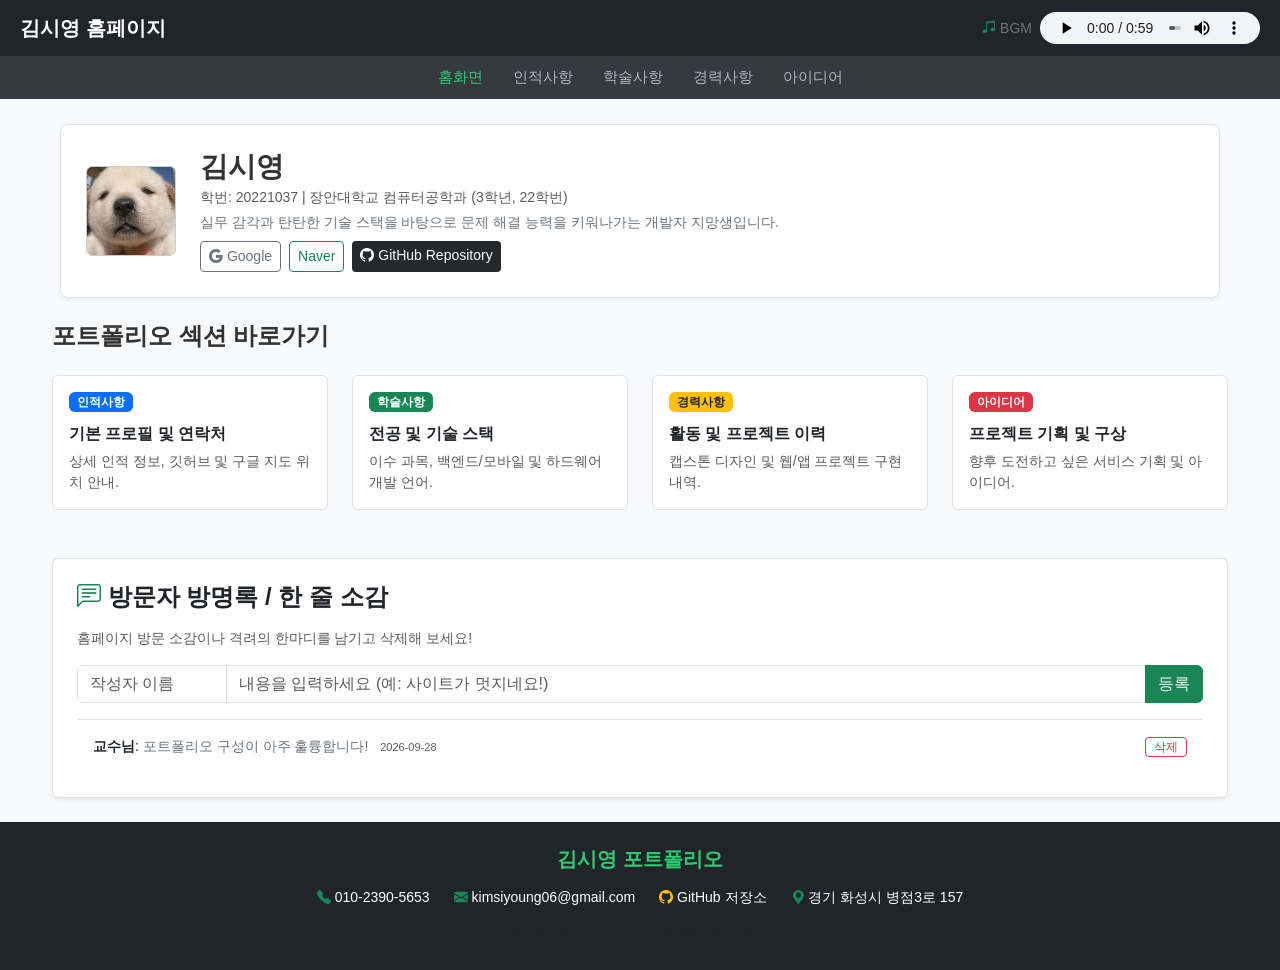
==== mobile/c.css/index.html @ 62937415 "외부링크 저장" ====
<!DOCTYPE html>
<html lang="ko">
<head>
    <meta charset="UTF-8">
    <meta name="viewport" content="width=device-width, initial-scale=1.0">
    <title>김시영 홈페이지 - 포트폴리오</title>
    <link href="https://cdn.jsdelivr.net/npm/bootstrap@5.3.3/dist/css/bootstrap.min.css" rel="stylesheet">
    <link rel="stylesheet" href="https://cdn.jsdelivr.net/npm/bootstrap-icons@1.11.3/font/bootstrap-icons.min.css">
    
    <style>
        body { background-color: #f8f9fa; color: #333; font-family: 'Malgun Gothic', sans-serif; display: flex; flex-direction: column; min-height: 100vh; }
        .top-navbar { background-color: #212529; color: white; padding: 12px 20px; display: flex; justify-content: space-between; align-items: center; }
        .sub-nav { background-color: #343a40; padding: 10px 20px; display: flex; justify-content: center; gap: 30px; flex-wrap: wrap; }
        .sub-nav a { color: #adb5bd; text-decoration: none; font-size: 15px; font-weight: 500; transition: color 0.2s; }
        .sub-nav a:hover, .sub-nav a.active { color: #2ecc71; }
        .profile-container { max-width: 1200px; margin: 25px auto 0 auto; padding: 0 20px; width: 100%; }
        .profile-card { background: white; border: 1px solid #dee2e6; border-radius: 8px; padding: 25px; box-shadow: 0 2px 4px rgba(0,0,0,0.05); }
        .profile-img { width: 90px; height: 90px; object-fit: cover; border-radius: 6px; border: 1px solid #ccc; }
        .card-link { text-decoration: none; color: inherit; display: block; transition: transform 0.3s; }
        .card-link:hover { transform: translateY(-5px); }
        main.container { flex: 1; margin-bottom: 30px; }
        footer { background-color: #212529; color: #adb5bd; text-align: center; padding: 25px 0; margin-top: auto; }
        .btn-github { background: #24292e; color: white; border: none; }
        .btn-github:hover { background: #000; color: white; }
    </style>
</head>
<body>

    <!-- 상단 타이틀 및 BGM 플레이어 바 -->
    <div class="top-navbar">
        <div class="fw-bold fs-5">김시영 홈페이지</div>
        <div class="d-flex align-items-center gap-2">
            <span class="small text-secondary"><i class="bi bi-music-note-beamed text-success"></i> BGM</span>
            <audio controls loop style="height: 32px; width: 220px;">
                <source src="imgs/bgm.mp3" type="audio/mpeg">
                지원하지 않는 브라우저입니다.
            </audio>
        </div>
    </div>

    <!-- 서브 메뉴 탭 바 -->
    <div class="sub-nav">
        <a href="index.html" class="active">홈화면</a>
        <a href="personal.html">인적사항</a>
        <a href="academic.html">학술사항</a>
        <a href="career.html">경력사항</a>
        <a href="idea.html">아이디어</a>
    </div>

    <!-- 프로필 영역 -->
    <div class="profile-container">
        <div class="profile-card d-flex align-items-center gap-4 flex-wrap">
            <img src="imgs/dog.jpg" alt="프로필 사진" class="profile-img">
            <div>
                <h3 class="fw-bold mb-1">김시영</h3>
                <p class="text-muted mb-1 small">학번: 20221037 | 장안대학교 컴퓨터공학과 (3학년, 22학번)</p>
                <p class="text-secondary small mb-2">실무 감각과 탄탄한 기술 스택을 바탕으로 문제 해결 능력을 키워나가는 개발자 지망생입니다.</p>
                <div class="d-flex gap-2 flex-wrap">
                    <a href="https://www.google.com" target="_blank" class="btn btn-outline-secondary btn-sm"><i class="bi bi-google"></i> Google</a>
                    <a href="https://www.naver.com" target="_blank" class="btn btn-outline-success btn-sm"><i class="bi bi-n-square"></i> Naver</a>
                    <a href="https://github.com/kimsiyoung06-code/git_project_20221037" target="_blank" class="btn btn-github btn-sm">
                        <i class="bi bi-github"></i> GitHub Repository
                    </a>
                </div>
            </div>
        </div>
    </div>

    <!-- 메인 콘텐츠 카드 그리드 -->
    <main class="container my-4" style="max-width: 1200px;">
        <h4 class="fw-bold mb-4">포트폴리오 섹션 바로가기</h4>
        <div class="row g-4 mb-5">
            <div class="col-lg-3 col-md-6">
                <a href="personal.html" class="card-link">
                    <div class="card rounded overflow-hidden bg-white border h-100 p-3">
                        <span class="badge bg-primary mb-2 align-self-start">인적사항</span>
                        <h5 class="fw-bold fs-6 mt-1">기본 프로필 및 연락처</h5>
                        <p class="small text-muted mb-0">상세 인적 정보, 깃허브 및 구글 지도 위치 안내.</p>
                    </div>
                </a>
            </div>
            <div class="col-lg-3 col-md-6">
                <a href="academic.html" class="card-link">
                    <div class="card rounded overflow-hidden bg-white border h-100 p-3">
                        <span class="badge bg-success mb-2 align-self-start">학술사항</span>
                        <h5 class="fw-bold fs-6 mt-1">전공 및 기술 스택</h5>
                        <p class="small text-muted mb-0">이수 과목, 백엔드/모바일 및 하드웨어 개발 언어.</p>
                    </div>
                </a>
            </div>
            <div class="col-lg-3 col-md-6">
                <a href="career.html" class="card-link">
                    <div class="card rounded overflow-hidden bg-white border h-100 p-3">
                        <span class="badge bg-warning text-dark mb-2 align-self-start">경력사항</span>
                        <h5 class="fw-bold fs-6 mt-1">활동 및 프로젝트 이력</h5>
                        <p class="small text-muted mb-0">캡스톤 디자인 및 웹/앱 프로젝트 구현 내역.</p>
                    </div>
                </a>
            </div>
            <div class="col-lg-3 col-md-6">
                <a href="idea.html" class="card-link">
                    <div class="card rounded overflow-hidden bg-white border h-100 p-3">
                        <span class="badge bg-danger mb-2 align-self-start">아이디어</span>
                        <h5 class="fw-bold fs-6 mt-1">프로젝트 기획 및 구상</h5>
                        <p class="small text-muted mb-0">향후 도전하고 싶은 서비스 기획 및 아이디어.</p>
                    </div>
                </a>
            </div>
        </div>

        <!-- 방명록 섹션 (삭제 기능 추가됨) -->
        <div class="card p-4 shadow-sm bg-white border">
            <h4 class="fw-bold mb-3"><i class="bi bi-chat-left-text text-success"></i> 방문자 방명록 / 한 줄 소감</h4>
            <p class="text-muted small mb-3">홈페이지 방문 소감이나 격려의 한마디를 남기고 삭제해 보세요!</p>
            
            <div class="input-group mb-3">
                <input type="text" id="writerName" class="form-control" placeholder="작성자 이름" style="max-width: 150px;">
                <input type="text" id="writerMessage" class="form-control" placeholder="내용을 입력하세요 (예: 사이트가 멋지네요!)">
                <button class="btn btn-success" type="button" onclick="addComment()">등록</button>
            </div>

            <!-- 방명록 목록 출력 영역 -->
            <ul id="commentList" class="list-group list-group-flush">
                <li class="list-group-item d-flex justify-content-between align-items-center small py-3">
                    <div>
                        <strong>교수님</strong>: <span class="text-secondary">포트폴리오 구성이 아주 훌륭합니다!</span>
                        <span class="text-muted ms-2 small" style="font-size: 11px;">2026-09-28</span>
                    </div>
                    <button class="btn btn-outline-danger btn-sm py-0 px-2" onclick="deleteComment(this)" style="font-size: 12px;">삭제</button>
                </li>
            </ul>
        </div>
    </main>

    <!-- 푸터 영역 -->
    <footer>
        <div class="container">
            <h5 class="fw-bold mb-3" style="color: #2ecc71;">김시영 포트폴리오</h5>
            <div class="d-flex flex-wrap justify-content-center gap-4 mb-3 small">
                <a href="tel:01023905653" class="text-white text-decoration-none"><i class="bi bi-telephone-fill text-success"></i> 010-2390-5653</a>
                <a href="mailto:kimsiyoung06@gmail.com" class="text-white text-decoration-none"><i class="bi bi-envelope-fill text-success"></i> kimsiyoung06@gmail.com</a>
                <a href="https://github.com/kimsiyoung06-code/git_project_20221037" target="_blank" class="text-white text-decoration-none"><i class="bi bi-github text-warning"></i> GitHub 저장소</a>
                <a href="https://maps.google.com/?q=경기도+화성시+병점3로+157" target="_blank" class="text-white text-decoration-none"><i class="bi bi-geo-alt-fill text-success"></i> 경기 화성시 병점3로 157</a>
            </div>
            <p class="small text-muted mb-0">&copy; 2026 Kim Siyoung. All Rights Reserved.</p>
        </div>
    </footer>

    <script src="https://cdn.jsdelivr.net/npm/bootstrap@5.3.3/dist/js/bootstrap.bundle.min.js"></script>
    <script>
        // 방명록 등록 함수
        function addComment() {
            const name = document.getElementById('writerName').value.trim();
            const message = document.getElementById('writerMessage').value.trim();
            
            if(!name || !message) {
                alert('이름과 내용을 모두 입력해주세요!');
                return;
            }

            const today = new Date().toISOString().slice(0, 10);
            const list = document.getElementById('commentList');

            const li = document.createElement('li');
            li.className = 'list-group-item d-flex justify-content-between align-items-center small py-3';
            li.innerHTML = `
                <div>
                    <strong>${name}</strong>: <span class="text-secondary">${message}</span>
                    <span class="text-muted ms-2 small" style="font-size: 11px;">${today}</span>
                </div>
                <button class="btn btn-outline-danger btn-sm py-0 px-2" onclick="deleteComment(this)" style="font-size: 12px;">삭제</button>
            `;
            
            list.prepend(li); // 맨 위에 추가

            // 입력창 초기화
            document.getElementById('writerName').value = '';
            document.getElementById('writerMessage').value = '';
        }

        // 방명록 삭제 함수
        function deleteComment(button) {
            const li = button.closest('li');
            li.remove();
        }
    </script>
</body>
</html>
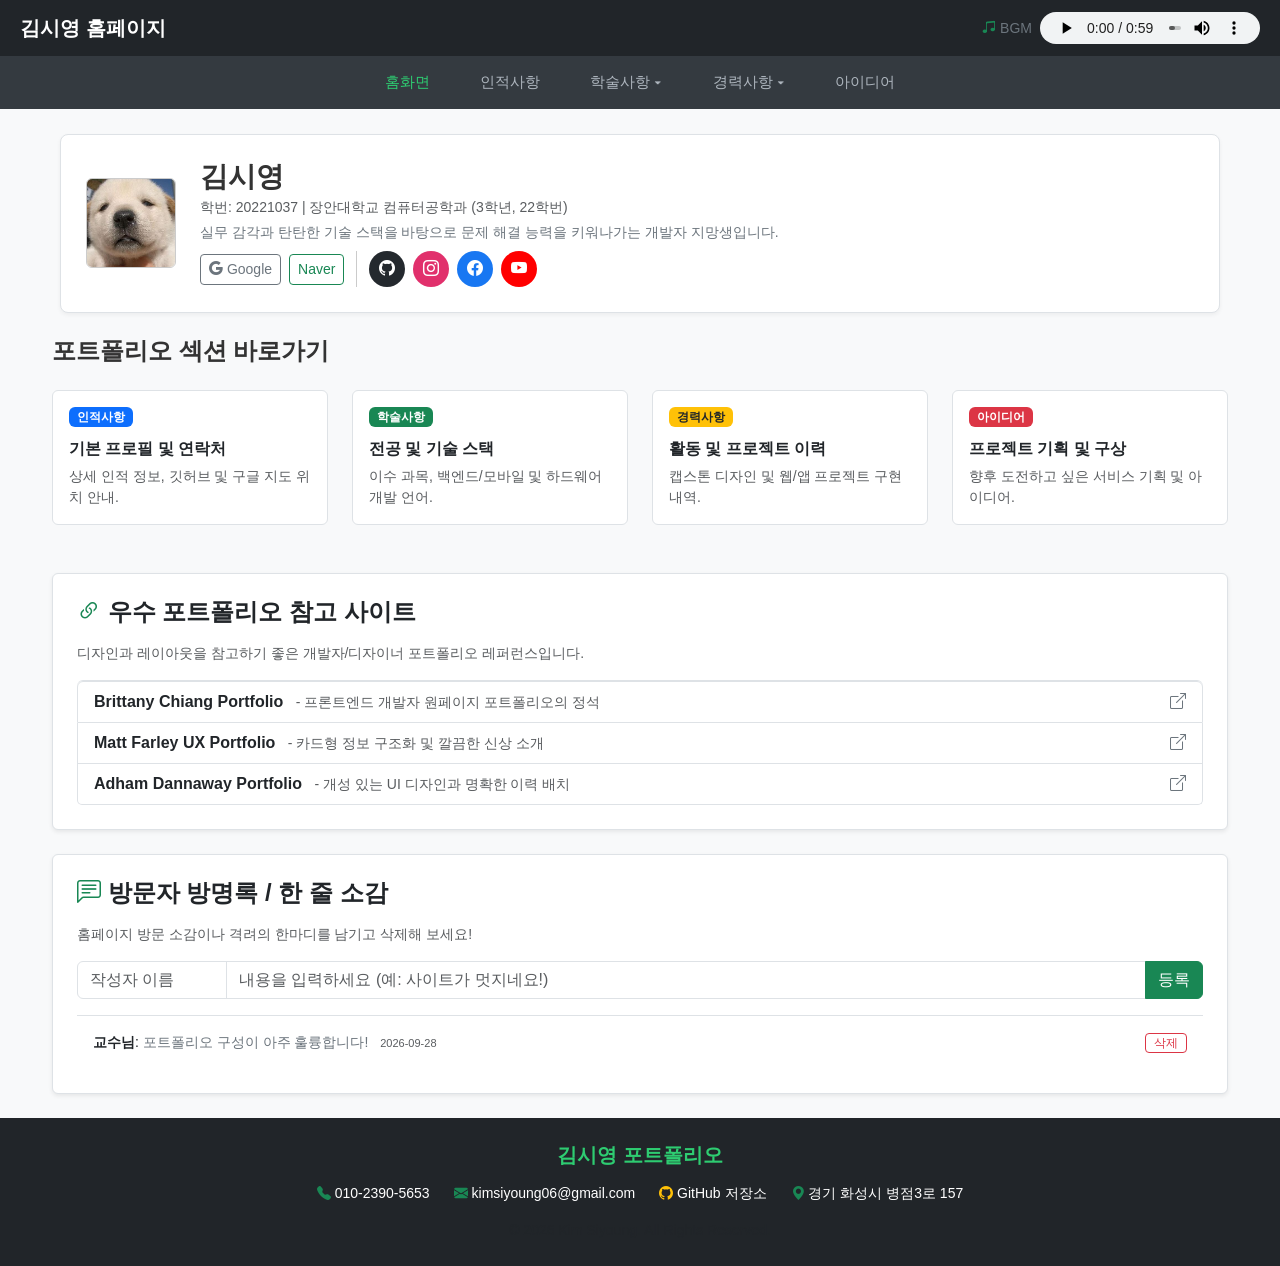
==== commit a4d7ee9a: "과제" ====
--- a/mobile/c.css/index.html
+++ b/mobile/c.css/index.html
@@ -4,24 +4,76 @@
     <meta charset="UTF-8">
     <meta name="viewport" content="width=device-width, initial-scale=1.0">
     <title>김시영 홈페이지 - 포트폴리오</title>
+    
+    <!-- 브라우저 탭 파비콘 설정 -->
+    <link rel="icon" type="image/png" href="imgs/favicon.png">
+
     <link href="https://cdn.jsdelivr.net/npm/bootstrap@5.3.3/dist/css/bootstrap.min.css" rel="stylesheet">
     <link rel="stylesheet" href="https://cdn.jsdelivr.net/npm/bootstrap-icons@1.11.3/font/bootstrap-icons.min.css">
     
     <style>
         body { background-color: #f8f9fa; color: #333; font-family: 'Malgun Gothic', sans-serif; display: flex; flex-direction: column; min-height: 100vh; }
         .top-navbar { background-color: #212529; color: white; padding: 12px 20px; display: flex; justify-content: space-between; align-items: center; }
-        .sub-nav { background-color: #343a40; padding: 10px 20px; display: flex; justify-content: center; gap: 30px; flex-wrap: wrap; }
-        .sub-nav a { color: #adb5bd; text-decoration: none; font-size: 15px; font-weight: 500; transition: color 0.2s; }
+        
+        /* 서브 메뉴 및 드롭다운 스타일 */
+        .sub-nav { background-color: #343a40; padding: 10px 20px; display: flex; justify-content: center; gap: 30px; flex-wrap: wrap; position: relative; }
+        .sub-nav > div { position: relative; }
+        .sub-nav a { color: #adb5bd; text-decoration: none; font-size: 15px; font-weight: 500; transition: color 0.2s; display: inline-block; padding: 5px 10px; }
         .sub-nav a:hover, .sub-nav a.active { color: #2ecc71; }
+        
+        /* 드롭다운 서브 메뉴 박스 */
+        .dropdown-menu-custom {
+            display: none;
+            position: absolute;
+            top: 100%;
+            left: 0;
+            background-color: #212529;
+            box-shadow: 0 4px 8px rgba(0,0,0,0.3);
+            border-radius: 4px;
+            list-style: none;
+            padding: 8px 0;
+            min-width: 130px;
+            z-index: 100;
+        }
+        .dropdown-menu-custom li a {
+            color: #adb5bd;
+            padding: 6px 15px;
+            display: block;
+            font-size: 14px;
+            white-space: nowrap;
+        }
+        .dropdown-menu-custom li a:hover {
+            background-color: #343a40;
+            color: #2ecc71;
+        }
+
         .profile-container { max-width: 1200px; margin: 25px auto 0 auto; padding: 0 20px; width: 100%; }
-        .profile-card { background: white; border: 1px solid #dee2e6; border-radius: 8px; padding: 25px; box-shadow: 0 2px 4px rgba(0,0,0,0.05); }
+        .profile-card { background: white; border: 1px solid #dee2e6; border-radius: 8px; padding: 25px; box-shadow: 0 2px 4px rgba(0,0,0,0.05); transition: background-color 0.3s, border-color 0.3s, box-shadow 0.3s; }
         .profile-img { width: 90px; height: 90px; object-fit: cover; border-radius: 6px; border: 1px solid #ccc; }
-        .card-link { text-decoration: none; color: inherit; display: block; transition: transform 0.3s; }
-        .card-link:hover { transform: translateY(-5px); }
+        .card-link { text-decoration: none; color: inherit; display: block; }
+        .card { transition: background-color 0.3s, border-color 0.3s, transform 0.3s; }
+        
         main.container { flex: 1; margin-bottom: 30px; }
         footer { background-color: #212529; color: #adb5bd; text-align: center; padding: 25px 0; margin-top: auto; }
-        .btn-github { background: #24292e; color: white; border: none; }
-        .btn-github:hover { background: #000; color: white; }
+        
+        /* 소셜 링크 아이콘 버튼 스타일 */
+        .social-icon-btn {
+            width: 36px;
+            height: 36px;
+            display: inline-flex;
+            align-items: center;
+            justify-content: center;
+            border-radius: 50%;
+            color: white;
+            font-size: 16px;
+            text-decoration: none;
+            transition: transform 0.2s, opacity 0.2s;
+        }
+        .social-icon-btn:hover { transform: scale(1.1); opacity: 0.9; color: white; }
+        .bg-github { background-color: #24292e; }
+        .bg-instagram { background-color: #e1306c; }
+        .bg-facebook { background-color: #1877f2; }
+        .bg-youtube { background-color: #ff0000; }
     </style>
 </head>
 <body>
@@ -38,28 +90,60 @@
         </div>
     </div>
 
-    <!-- 서브 메뉴 탭 바 -->
+    <!-- 서브 메뉴 탭 바 (마우스 드롭다운 적용) -->
     <div class="sub-nav">
         <a href="index.html" class="active">홈화면</a>
         <a href="personal.html">인적사항</a>
-        <a href="academic.html">학술사항</a>
-        <a href="career.html">경력사항</a>
+        
+        <!-- 학술사항 드롭다운 메뉴 -->
+        <div class="dropdown-wrapper">
+            <a href="academic.html" id="academicMenu">학술사항 ▾</a>
+            <ul class="dropdown-menu-custom" id="academicDropdown">
+                <li><a href="academic.html#major">이수 과목</a></li>
+                <li><a href="academic.html#stack">기술 스택</a></li>
+            </ul>
+        </div>
+
+        <!-- 경력사항 드롭다운 메뉴 -->
+        <div class="dropdown-wrapper">
+            <a href="career.html" id="careerMenu">경력사항 ▾</a>
+            <ul class="dropdown-menu-custom" id="careerDropdown">
+                <li><a href="career.html#capstone">캡스톤 디자인</a></li>
+                <li><a href="career.html#projects">프로젝트 이력</a></li>
+            </ul>
+        </div>
+
         <a href="idea.html">아이디어</a>
     </div>
 
     <!-- 프로필 영역 -->
     <div class="profile-container">
-        <div class="profile-card d-flex align-items-center gap-4 flex-wrap">
+        <div class="profile-card d-flex align-items-center gap-4 flex-wrap" id="profileCard">
             <img src="imgs/dog.jpg" alt="프로필 사진" class="profile-img">
             <div>
                 <h3 class="fw-bold mb-1">김시영</h3>
                 <p class="text-muted mb-1 small">학번: 20221037 | 장안대학교 컴퓨터공학과 (3학년, 22학번)</p>
                 <p class="text-secondary small mb-2">실무 감각과 탄탄한 기술 스택을 바탕으로 문제 해결 능력을 키워나가는 개발자 지망생입니다.</p>
-                <div class="d-flex gap-2 flex-wrap">
+                
+                <!-- 검색 및 소셜 링크 아이콘 영역 -->
+                <div class="d-flex align-items-center gap-2 flex-wrap mt-2">
                     <a href="https://www.google.com" target="_blank" class="btn btn-outline-secondary btn-sm"><i class="bi bi-google"></i> Google</a>
                     <a href="https://www.naver.com" target="_blank" class="btn btn-outline-success btn-sm"><i class="bi bi-n-square"></i> Naver</a>
-                    <a href="https://github.com/kimsiyoung06-code/git_project_20221037" target="_blank" class="btn btn-github btn-sm">
-                        <i class="bi bi-github"></i> GitHub Repository
+                    
+                    <div class="vr mx-1"></div>
+
+                    <!-- 소셜 링크 아이콘 버튼들 -->
+                    <a href="https://github.com/kimsiyoung06-code/git_project_20221037" target="_blank" class="social-icon-btn bg-github" title="GitHub">
+                        <i class="bi bi-github"></i>
+                    </a>
+                    <a href="https://www.instagram.com" target="_blank" class="social-icon-btn bg-instagram" title="Instagram">
+                        <i class="bi bi-instagram"></i>
+                    </a>
+                    <a href="https://www.facebook.com" target="_blank" class="social-icon-btn bg-facebook" title="Facebook">
+                        <i class="bi bi-facebook"></i>
+                    </a>
+                    <a href="https://www.youtube.com" target="_blank" class="social-icon-btn bg-youtube" title="YouTube">
+                        <i class="bi bi-youtube"></i>
                     </a>
                 </div>
             </div>
@@ -72,7 +156,7 @@
         <div class="row g-4 mb-5">
             <div class="col-lg-3 col-md-6">
                 <a href="personal.html" class="card-link">
-                    <div class="card rounded overflow-hidden bg-white border h-100 p-3">
+                    <div class="card rounded overflow-hidden bg-white border h-100 p-3" data-hover-card>
                         <span class="badge bg-primary mb-2 align-self-start">인적사항</span>
                         <h5 class="fw-bold fs-6 mt-1">기본 프로필 및 연락처</h5>
                         <p class="small text-muted mb-0">상세 인적 정보, 깃허브 및 구글 지도 위치 안내.</p>
@@ -81,7 +165,7 @@
             </div>
             <div class="col-lg-3 col-md-6">
                 <a href="academic.html" class="card-link">
-                    <div class="card rounded overflow-hidden bg-white border h-100 p-3">
+                    <div class="card rounded overflow-hidden bg-white border h-100 p-3" data-hover-card>
                         <span class="badge bg-success mb-2 align-self-start">학술사항</span>
                         <h5 class="fw-bold fs-6 mt-1">전공 및 기술 스택</h5>
                         <p class="small text-muted mb-0">이수 과목, 백엔드/모바일 및 하드웨어 개발 언어.</p>
@@ -90,7 +174,7 @@
             </div>
             <div class="col-lg-3 col-md-6">
                 <a href="career.html" class="card-link">
-                    <div class="card rounded overflow-hidden bg-white border h-100 p-3">
+                    <div class="card rounded overflow-hidden bg-white border h-100 p-3" data-hover-card>
                         <span class="badge bg-warning text-dark mb-2 align-self-start">경력사항</span>
                         <h5 class="fw-bold fs-6 mt-1">활동 및 프로젝트 이력</h5>
                         <p class="small text-muted mb-0">캡스톤 디자인 및 웹/앱 프로젝트 구현 내역.</p>
@@ -99,7 +183,7 @@
             </div>
             <div class="col-lg-3 col-md-6">
                 <a href="idea.html" class="card-link">
-                    <div class="card rounded overflow-hidden bg-white border h-100 p-3">
+                    <div class="card rounded overflow-hidden bg-white border h-100 p-3" data-hover-card>
                         <span class="badge bg-danger mb-2 align-self-start">아이디어</span>
                         <h5 class="fw-bold fs-6 mt-1">프로젝트 기획 및 구상</h5>
                         <p class="small text-muted mb-0">향후 도전하고 싶은 서비스 기획 및 아이디어.</p>
@@ -108,7 +192,36 @@
             </div>
         </div>
 
-        <!-- 방명록 섹션 (삭제 기능 추가됨) -->
+        <!-- 추천 포트폴리오 참고 사이트 섹션 -->
+        <div class="card p-4 mb-4 shadow-sm bg-white border">
+            <h4 class="fw-bold mb-3"><i class="bi bi-link-45deg text-success"></i> 우수 포트폴리오 참고 사이트</h4>
+            <p class="text-muted small mb-3">디자인과 레이아웃을 참고하기 좋은 개발자/디자이너 포트폴리오 레퍼런스입니다.</p>
+            <div class="list-group">
+                <a href="https://v4.brittanychiang.com/?utm_source=gemini" target="_blank" class="list-group-item list-group-item-action d-flex justify-content-between align-items-center">
+                    <div>
+                        <span class="fw-bold text-dark">Brittany Chiang Portfolio</span>
+                        <span class="text-muted small ms-2">- 프론트엔드 개발자 원페이지 포트폴리오의 정석</span>
+                    </div>
+                    <i class="bi bi-box-arrow-up-right text-secondary"></i>
+                </a>
+                <a href="https://mattfarley.ca/?utm_source=gemini" target="_blank" class="list-group-item list-group-item-action d-flex justify-content-between align-items-center">
+                    <div>
+                        <span class="fw-bold text-dark">Matt Farley UX Portfolio</span>
+                        <span class="text-muted small ms-2">- 카드형 정보 구조화 및 깔끔한 신상 소개</span>
+                    </div>
+                    <i class="bi bi-box-arrow-up-right text-secondary"></i>
+                </a>
+                <a href="https://www.adhamdannaway.com/?utm_source=gemini" target="_blank" class="list-group-item list-group-item-action d-flex justify-content-between align-items-center">
+                    <div>
+                        <span class="fw-bold text-dark">Adham Dannaway Portfolio</span>
+                        <span class="text-muted small ms-2">- 개성 있는 UI 디자인과 명확한 이력 배치</span>
+                    </div>
+                    <i class="bi bi-box-arrow-up-right text-secondary"></i>
+                </a>
+            </div>
+        </div>
+
+        <!-- 방명록 섹션 -->
         <div class="card p-4 shadow-sm bg-white border">
             <h4 class="fw-bold mb-3"><i class="bi bi-chat-left-text text-success"></i> 방문자 방명록 / 한 줄 소감</h4>
             <p class="text-muted small mb-3">홈페이지 방문 소감이나 격려의 한마디를 남기고 삭제해 보세요!</p>
@@ -147,41 +260,78 @@
     </footer>
 
     <script src="https://cdn.jsdelivr.net/npm/bootstrap@5.3.3/dist/js/bootstrap.bundle.min.js"></script>
+    
+    <!-- 마우스 이벤트 및 드롭다운 자바스크립트 스크립트 -->
     <script>
-        // 방명록 등록 함수
+        // 1. 프로필 카드 마우스오버 / 마우스아웃 이벤트 응용
+        const profileCard = document.getElementById("profileCard");
+        
+        profileCard.addEventListener("mouseover", function () {
+            this.style.backgroundColor = "#f1f8ff"; // 마우스 올렸을 때 연한 하늘색
+            this.style.borderColor = "#2ecc71";     // 초록빛 강조 테두리
+            this.style.boxShadow = "0 6px 12px rgba(0, 0, 0, 0.1)";
+        });
+
+        profileCard.addEventListener("mouseout", function () {
+            this.style.backgroundColor = "white";    // 원래 배경으로 복구
+            this.style.borderColor = "#dee2e6";
+            this.style.boxShadow = "0 2px 4px rgba(0,0,0,0.05)";
+        });
+
+        // 2. 포트폴리오 섹션 카드들 마우스 이벤트 응용
+        const hoverCards = document.querySelectorAll("[data-hover-card]");
+        
+        hoverCards.forEach(function (card) {
+            card.addEventListener("mouseover", function () {
+                this.style.backgroundColor = "#e8f8f5"; // 민트색 배경
+                this.style.borderColor = "#2ecc71";
+                this.style.transform = "translateY(-4px)";
+            });
+
+            card.addEventListener("mouseout", function () {
+                this.style.backgroundColor = "white";
+                this.style.borderColor = "#dee2e6";
+                this.style.transform = "translateY(0)";
+            });
+        });
+
+        // 3. 서브 메뉴 마우스 드롭다운 구현 (mouseover / mouseout)
+        function setupDropdown(menuId, dropdownId) {
+            const menu = document.getElementById(menuId);
+            const dropdown = document.getElementById(dropdownId);
+
+            if (menu && dropdown) {
+                menu.addEventListener("mouseover", function () {
+                    dropdown.style.display = "block";
+                });
+                
+                // 메뉴 영역을 벗어났을 때 숨기기
+                menu.closest('.dropdown-wrapper').addEventListener("mouseleave", function () {
+                    dropdown.style.display = "none";
+                });
+            }
+        }
+
+        setupDropdown("academicMenu", "academicDropdown");
+        setupDropdown("careerMenu", "careerDropdown");
+
+        // 4. 방명록 기능
         function addComment() {
             const name = document.getElementById('writerName').value.trim();
             const message = document.getElementById('writerMessage').value.trim();
-            
-            if(!name || !message) {
-                alert('이름과 내용을 모두 입력해주세요!');
-                return;
-            }
-
+            if(!name || !message) { alert('이름과 내용을 모두 입력해주세요!'); return; }
             const today = new Date().toISOString().slice(0, 10);
             const list = document.getElementById('commentList');
-
             const li = document.createElement('li');
             li.className = 'list-group-item d-flex justify-content-between align-items-center small py-3';
-            li.innerHTML = `
-                <div>
-                    <strong>${name}</strong>: <span class="text-secondary">${message}</span>
-                    <span class="text-muted ms-2 small" style="font-size: 11px;">${today}</span>
-                </div>
-                <button class="btn btn-outline-danger btn-sm py-0 px-2" onclick="deleteComment(this)" style="font-size: 12px;">삭제</button>
-            `;
-            
-            list.prepend(li); // 맨 위에 추가
-
-            // 입력창 초기화
+            li.innerHTML = `<div><strong>${name}</strong>: <span class="text-secondary">${message}</span><span class="text-muted ms-2 small" style="font-size: 11px;">${today}</span></div><button class="btn btn-outline-danger btn-sm py-0 px-2" onclick="deleteComment(this)" style="font-size: 12px;">삭제</button>`;
+            list.prepend(li);
             document.getElementById('writerName').value = '';
             document.getElementById('writerMessage').value = '';
         }
-
-        // 방명록 삭제 함수
-        function deleteComment(button) {
-            const li = button.closest('li');
-            li.remove();
+        
+        function deleteComment(button) { 
+            button.closest('li').remove(); 
         }
     </script>
 </body>
